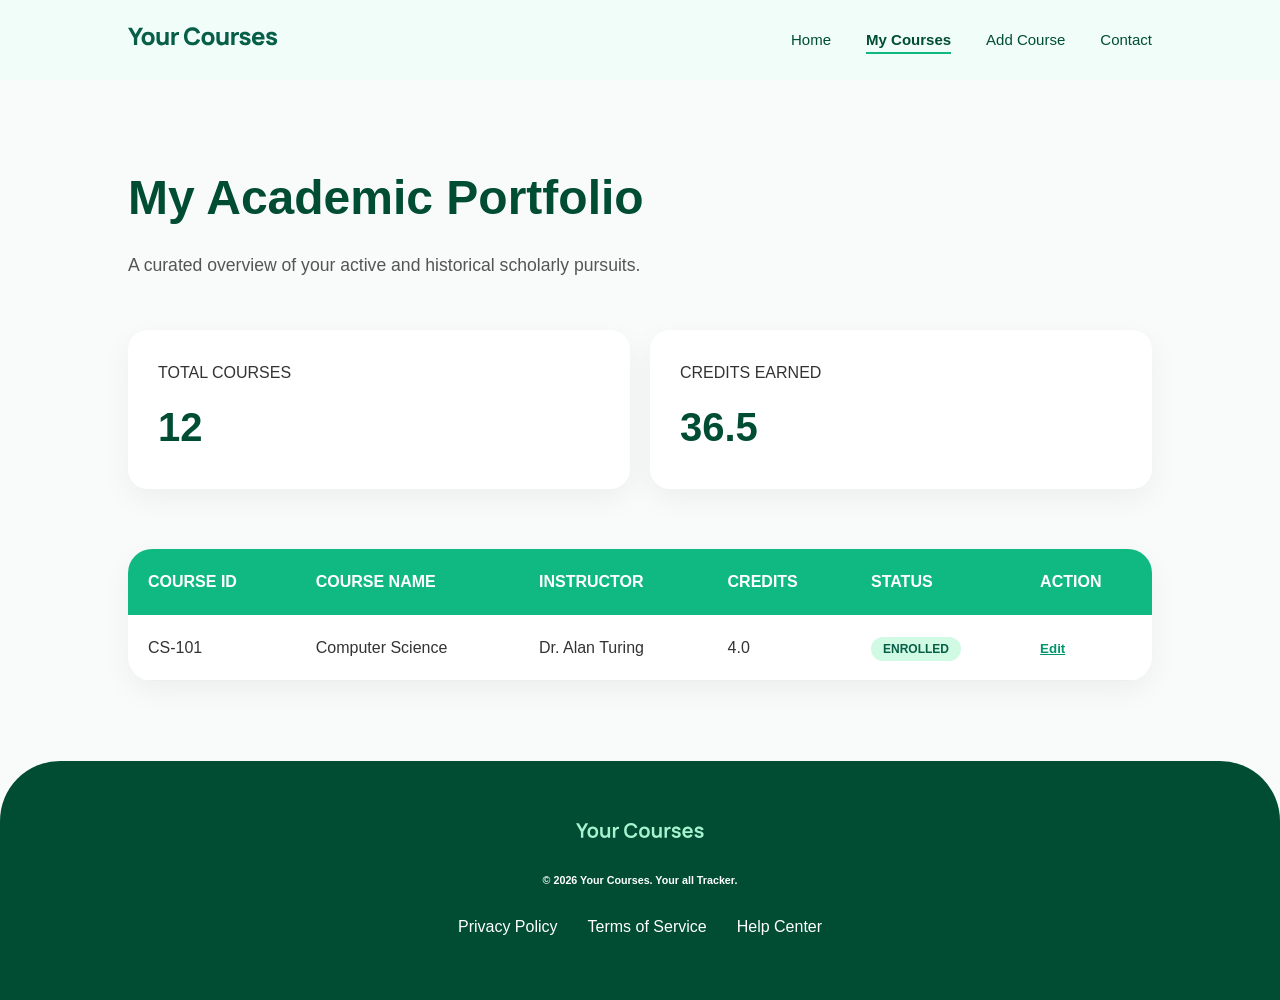
==== pages/my-courses.html @ 46c2f112 "zyad IT Task - Initial version" ====
<!DOCTYPE html>
<html lang="en">
<head>
    <meta charset="UTF-8">
    <meta name="viewport" content="width=device-width, initial-scale=1.0">
    <link rel="stylesheet" href="../assets/css/styles.css">
    <title>My Courses | Your Courses</title>
</head>
<body>
    <header class="header">
        <a href="../index.html"><img src="../assets/images/Your-courses-logo.svg" alt="Your courses logo"></a>
        <nav>
            <ul>
                <li><a href="../index.html">Home</a></li>
                <li><a href="my-courses.html" class="active">My Courses</a></li>
                <li><a href="add-courses.html">Add Course</a></li>
                <li><a href="contact.html">Contact</a></li>
            </ul>
        </nav>
    </header>

    <main>
        <section class="portfolio section">
            <div class="portfolio-header">
                <h1>My Academic Portfolio</h1>
                <p class="subhead">A curated overview of your active and historical scholarly pursuits.</p>
            </div>

            <div class="stats-container">
                <div class="stat-card">
                    <span class="stat-label">TOTAL COURSES</span>
                    <h2 class="stat-number">12</h2>
                </div>
                <div class="stat-card">
                    <span class="stat-label">CREDITS EARNED</span>
                    <h2 class="stat-number">36.5</h2>
                </div>
            </div>

            <div class="table-wrapper">
                <table class="course-table">
                    <thead>
                        <tr>
                            <th>COURSE ID</th>
                            <th>COURSE NAME</th>
                            <th>INSTRUCTOR</th>
                            <th>CREDITS</th>
                            <th>STATUS</th>
                            <th>ACTION</th>
                        </tr>
                    </thead>
                    <tbody>
                        <tr>
                            <td>CS-101</td>
                            <td>Computer Science</td>
                            <td>Dr. Alan Turing</td>
                            <td>4.0</td>
                            <td><span class="status-tag">ENROLLED</span></td>
                            <td><button class="action-btn">Edit</button></td>
                        </tr>
                    </tbody>
                </table>
            </div>
        </section>
    </main>

    <footer class="footer">
        <div class="logofooter">
            <img src="../assets/images/Your-Courses-footer.svg" alt="footer logo">
        </div>
        <h6>© 2026 Your Courses. Your all Tracker.</h6>
        <ul class="footer-links">
            <li><a href="#">Privacy Policy</a></li>
            <li><a href="#">Terms of Service</a></li>
            <li><a href="#">Help Center</a></li>
        </ul>
    </footer>
</body>
</html>
---- assets/css/styles.css ----
/*======== DESIGN SYSTEM LIBRARY =========*/

/* 1. VARIABLES & DESIGN TOKENS */
:root {
    /* Colors */
    --primary-green: #10b981;
    --dark-green: #004d33;
    --cta-green: #00966b;
    --bg-light: #f9fbfb;
    --bg-mint: #f0fdf9;
    --text-main: #333333;
    --text-muted: #555555;
    --white: #ffffff;
    
    /* Layout */
    --container-padding: 10%; 
    --section-v-padding: 80px;
    --radius-lg: 40px;
    --radius-md: 20px;
    --radius-sm: 12px;
}

/* BASE */
@import url('https://fonts.googleapis.com/css2?family=Inter:wght@400;500;600;700;800&display=swap');

* {
    margin: 0;
    padding: 0;
    box-sizing: border-box;
}

body {
    font-family: 'Inter', sans-serif;
    color: var(--text-main);
    background-color: var(--bg-light);
    line-height: 1.6;
    overflow-x: hidden;
}

/* underline and bullets */
a { 
    text-decoration: none; 
    color: inherit; 
    transition: all 0.3s ease; 
}

ul { list-style: none; }

button {
    border: none;
    outline: none;
    background: none;
    font-family: inherit;
    cursor: pointer;
    transition: all 0.3s ease;
}

/* font sizes */
h1, h2, h3 { 
    color: var(--dark-green); 
    font-weight: 800; 
}

/* 3. REUSABLE COMPONENTS */

/* --- Navigation --- */
.header {
    background-color: var(--bg-mint);
    padding: 20px var(--container-padding);
    display: flex;
    justify-content: space-between;
    align-items: center;
    flex-wrap: wrap; /* Fixes Nav Overlap */
    gap: 20px;
}

.header nav ul { 
    display: flex; 
    gap: 35px; 
    flex-wrap: wrap;
}

.header nav ul li a {
    font-weight: 500;
    font-size: 15px;
    color: var(--dark-green);
    padding-bottom: 4px;
}

.header nav ul li a:hover { color: var(--primary-green); }

.header nav ul li a.active {
    font-weight: 700;
    border-bottom: 2px solid var(--primary-green);
}

/* --- Hero Section --- */
.section {
    padding: var(--section-v-padding) var(--container-padding);
}

.home.section {
    display: flex;
    align-items: center;
    justify-content: space-between;
    gap: 80px; /* Prevents text/image overlap */
    flex-wrap: wrap;
}

.left-col { flex: 1.2; min-width: 320px; }

.left-col h1 {
    font-size: 3.5rem;
    line-height: 1.1;
    margin-bottom: 25px;
}

.left-col h1 span { color: var(--primary-green); }

.subhead {
    color: var(--text-muted);
    font-size: 1.1rem;
    margin-bottom: 40px;
}

/* --- Buttons --- */
.primary-cta, .submit-btn {
    background-color: var(--cta-green);
    color: var(--white) !important;
    padding: 18px 40px;
    border-radius: var(--radius-sm);
    font-weight: 600;
    display: inline-block;
    box-shadow: 0 10px 25px rgba(0, 150, 107, 0.2);
}

.primary-cta:hover, .submit-btn:hover {
    background-color: var(--dark-green);
    transform: translateY(-3px);
    box-shadow: 0 15px 30px rgba(0, 77, 51, 0.3);
}

/* --- Centered Quote Section --- */
.quote.section {
    display: flex;
    flex-direction: column;
    align-items: center;
    text-align: center;
    background-color: var(--white);
}

.quote img {
    width: 60px;
    margin-bottom: 30px;
    display: block;
}

.quoted h2 {
    font-size: 2.2rem;
    max-width: 850px;
    margin: 0 auto;
}

/* --- Illustration & Overlay (hero section's right) --- */
.right-col { flex: 1; display: flex; justify-content: flex-end; min-width: 320px; }
.illustration { position: relative; width: 100%; max-width: 480px; }
.illustration img:not(.overlay img) { width: 100%; border-radius: 24px; }

.overlay {
    position: absolute;
    bottom: 25px;
    left: -35px;
    background: white;
    padding: 12px;
    border-radius: 16px;
    box-shadow: 0 10px 30px rgba(0,0,0,0.1);
}
.overlay img { width: 160px; display: block; }

/* --- Forms (Add Course & Contact) --- */
.form-container, .contact-form-container {
    background: #eef2f2;
    padding: 50px;
    border-radius: var(--radius-lg);
}

.form-group { margin-bottom: 20px; }
.form-group label {
    font-size: 0.75rem;
    font-weight: 700;
    color: var(--dark-green);
    letter-spacing: 1px;
    display: block;
    margin-bottom: 8px;
}

.form-group input, .form-group select, .form-group textarea {
    width: 100%;
    padding: 16px 20px;
    border-radius: var(--radius-md);
    border: none;
    background-color: #e2e8e8;
    font-family: inherit;
    outline: none;
    resize: none;
}

/* --- Footer --- */
.footer {
    background-color: var(--dark-green);
    color: var(--white);
    padding: 60px var(--container-padding);
    border-radius: 60px 60px 0 0;
    display: flex;
    flex-direction: column;
    align-items: center;
    gap: 25px;
    text-align: center;
}

.footer-links { display: flex; gap: 30px; }
.footer-links a:hover { text-decoration: underline; color: var(--primary-green); }

/* 4. RESPONSIVE MEDIA QUERIES */
@media (max-width: 992px) {
    :root { --container-padding: 5%; }
    .home.section { flex-direction: column; text-align: center; }
    .right-col { justify-content: center; }
    .left-col h1 { font-size: 2.8rem; }
    .overlay { left: 50%; transform: translateX(-50%); bottom: -20px; }
}

@media (max-width: 600px) {
    .header { justify-content: center; text-align: center; }
    .header nav ul { justify-content: center; gap: 15px; }
}

/* --- My Courses Page Specifics --- */
.portfolio-header {
    margin-bottom: 50px;
}

.portfolio-header h1 {
    font-size: 3rem;
    margin-bottom: 15px;
}

.stats-container {
    display: flex;
    gap: 20px;
    margin-bottom: 60px;
    flex-wrap: wrap;
}

.stat-card {
    background: var(--white);
    padding: 30px;
    border-radius: var(--radius-md);
    flex: 1;
    min-width: 200px;
    box-shadow: 0 10px 30px rgba(0,0,0,0.05);
}

.stat-card p {
    font-size: 0.8rem;
    font-weight: 700;
    color: var(--primary-green);
    letter-spacing: 1px;
}

.stat-card h2 {
    font-size: 2.5rem;
    margin-top: 10px;
}

.table-wrapper {
    background: var(--white);
    border-radius: 24px;
    overflow: hidden;
    box-shadow: 0 10px 30px rgba(0,0,0,0.05);
    overflow-x: auto;
}

.course-table {
    width: 100%;
    border-collapse: collapse;
    text-align: left;
}

.course-table thead tr {
    background-color: var(--primary-green);
    color: var(--white);
}

.course-table th, .course-table td {
    padding: 20px;
}

.course-table tbody tr {
    border-bottom: 1px solid #eee;
}

.status-tag {
    background: #d1fae5;
    color: #065f46;
    padding: 5px 12px;
    border-radius: 12px;
    font-size: 0.75rem;
    font-weight: 700;
}

.action-btn {
    color: var(--cta-green);
    font-weight: 700;
    text-decoration: underline;
}

.action-btn:hover {
    color: var(--dark-green);
    text-decoration: none;
}
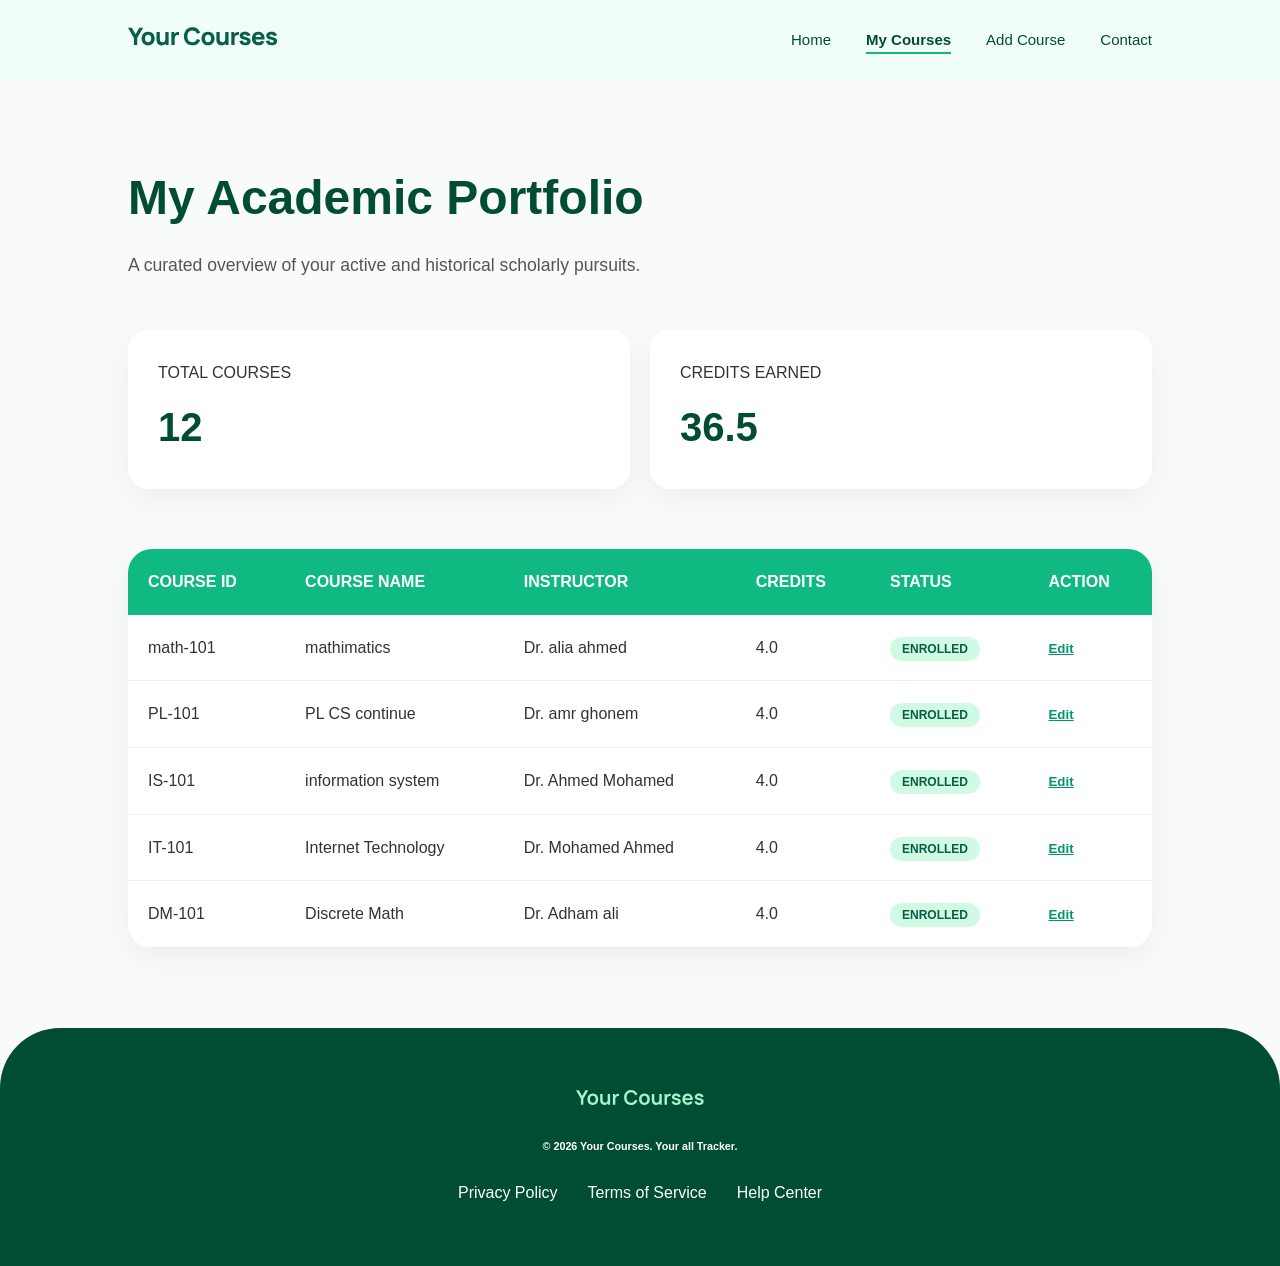
==== commit 682b7b7e: "Update my-courses.html" ====
--- a/pages/my-courses.html
+++ b/pages/my-courses.html
@@ -51,9 +51,41 @@
                     </thead>
                     <tbody>
                         <tr>
-                            <td>CS-101</td>
-                            <td>Computer Science</td>
-                            <td>Dr. Alan Turing</td>
+                            <td>math-101</td>
+                            <td>mathimatics</td>
+                            <td>Dr. alia ahmed</td>
+                            <td>4.0</td>
+                            <td><span class="status-tag">ENROLLED</span></td>
+                            <td><button class="action-btn">Edit</button></td>
+                        </tr>
+                        <tr>
+                            <td>PL-101</td>
+                            <td>PL CS continue</td>
+                            <td>Dr. amr ghonem</td>
+                            <td>4.0</td>
+                            <td><span class="status-tag">ENROLLED</span></td>
+                            <td><button class="action-btn">Edit</button></td>
+                        </tr>
+                        <tr>
+                            <td>IS-101</td>
+                            <td>information system</td>
+                            <td>Dr. Ahmed Mohamed</td>
+                            <td>4.0</td>
+                            <td><span class="status-tag">ENROLLED</span></td>
+                            <td><button class="action-btn">Edit</button></td>
+                        </tr>
+                        <tr>
+                            <td>IT-101</td>
+                            <td>Internet Technology</td>
+                            <td>Dr. Mohamed Ahmed</td>
+                            <td>4.0</td>
+                            <td><span class="status-tag">ENROLLED</span></td>
+                            <td><button class="action-btn">Edit</button></td>
+                        </tr>
+                        <tr>
+                            <td>DM-101</td>
+                            <td>Discrete Math</td>
+                            <td>Dr. Adham ali</td>
                             <td>4.0</td>
                             <td><span class="status-tag">ENROLLED</span></td>
                             <td><button class="action-btn">Edit</button></td>
@@ -76,4 +108,4 @@
         </ul>
     </footer>
 </body>
-</html>+</html>
